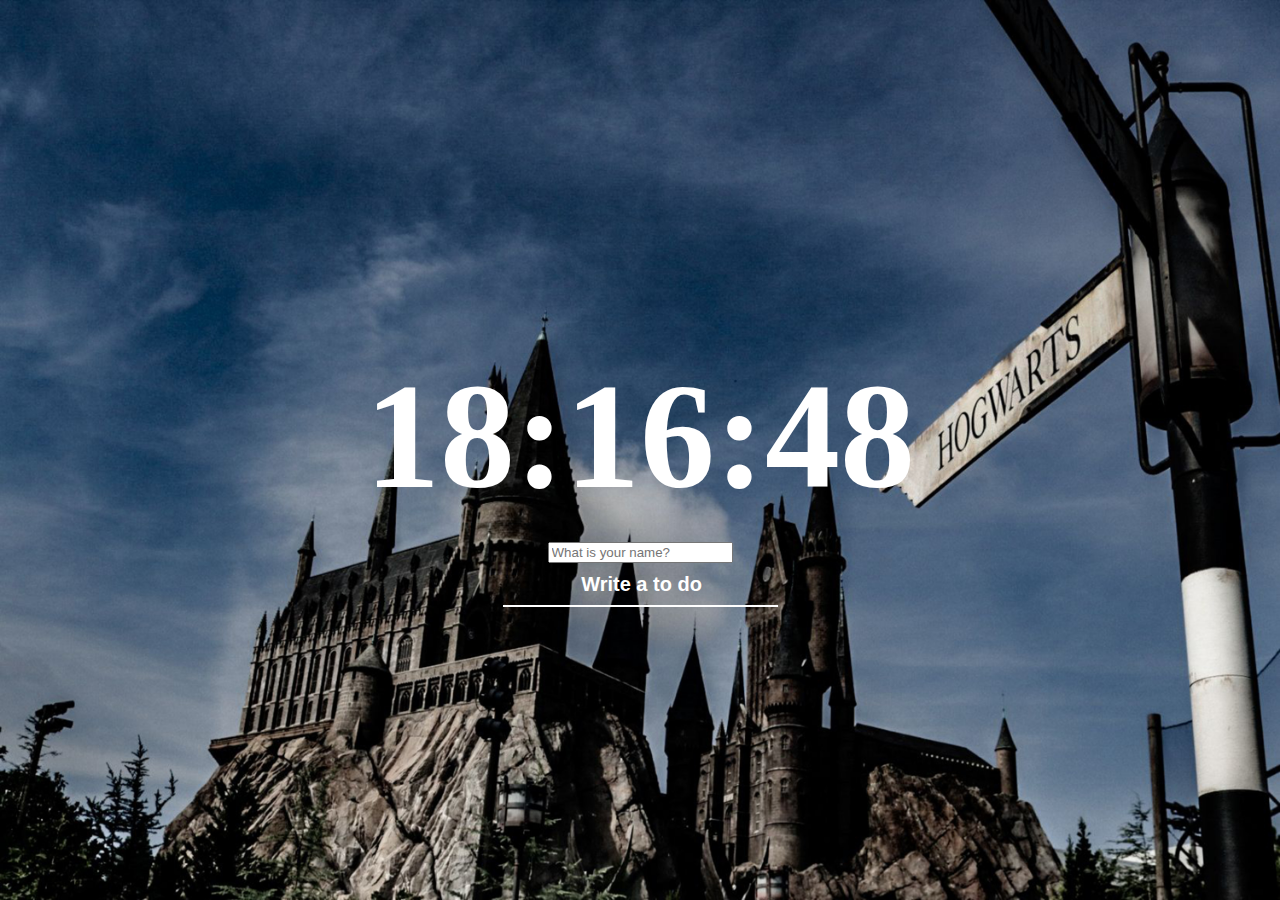
==== public/index.html @ 4ee382a1 "root dir name change Base->public" ====
<!DOCTYPE html>
<html lang="en">
<head>
    <meta charset="UTF-8">
    <title>clock_page</title>
    <link rel="stylesheet" href="index.css">
</head>
<body>
    
    
    <main id="momentom-main">
        <div class="js-clock">
            <h1></h1>
        </div>
        
        <form class="js-form form">
            <input type="text" placeholder="What is your name?">
        </form>
        
        <h4 class="js-greetings greetings"></h4>
        
        <form class="js-toDoForm">
            <input type="text" placeholder="Write a to do">
        </form>
        
        <ul class="js-toDoList">
        
        </ul>

        <span class="js-weather"></span>
    </main>
    
  
       

    <script src="clock.js"></script>
    <script src="greeting.js"></script>
    <script src="todo.js"></script>
    <script src="bg.js"></script>
    <script src="weather.js"></script>
</body>
</html>
---- public/index.css ----
html,body{
    padding : 0px;
    margin : 0px;
}
body {
  background-color:#2d3436;
  width : 100%;
  height: 100%;
}
span{
    color : white;

}
.btn {
  cursor: pointer;
}
h1 {
  color: white;
  transition: color 0.5s ease-in-out;
}
.clicked {
  color: #7f8c8d;
}

.form,
.greetings {
  display: none;
  color : white;
}

.showing {
  display: block;
  color : white;
}

.js-toDoList{
    padding-left: 0px;
    text-align : left;
    font-size : 20px;
    font-weight: bold;
}
.liShowing{
    list-style: none;
    color : white;
    padding-left:0px;
    padding-right : 40px;
    margin-bottom : 5px;
}
.liShowing button{
    background-color: transparent !important;
    background-image: none !important;
    border-color: transparent;
    border: none;
    color: #FFFFFF;
}

@keyframes fadeIn{
    from{
        opacity: 0;
    }
    to{
        opacity: 1;
    }
}
.bgImage{
    position : absolute;
    width : 100%;
    height : 100%;
    top : 0;
    left : 0;
    z-index : -1;
    animation : fadeIn 1s linear;
}

#momentom-main{
    display : flex;
    flex-direction: column;
    align-items: center;
    margin-top : 350px;
    text-align: center;
}

.js-clock h1{
    font-size : 150px;
    margin-bottom : 20px;
    margin-top: 0px;
}

.js-greetings{
    font-size : 30px;
    margin-top : 0px;
}

.js-toDoForm input{
  border : none;
  border-bottom: 2px solid white;
  background : transparent;
  color : white;
  height: 40px;
  font-weight: bold;
  font-size : 20px;
  padding-left : 5px;
  text-align : center;
}
.js-toDoForm input::placeholder{
  color :white;
}
.js-weather{
  position: relative;
  text-align : center;
}
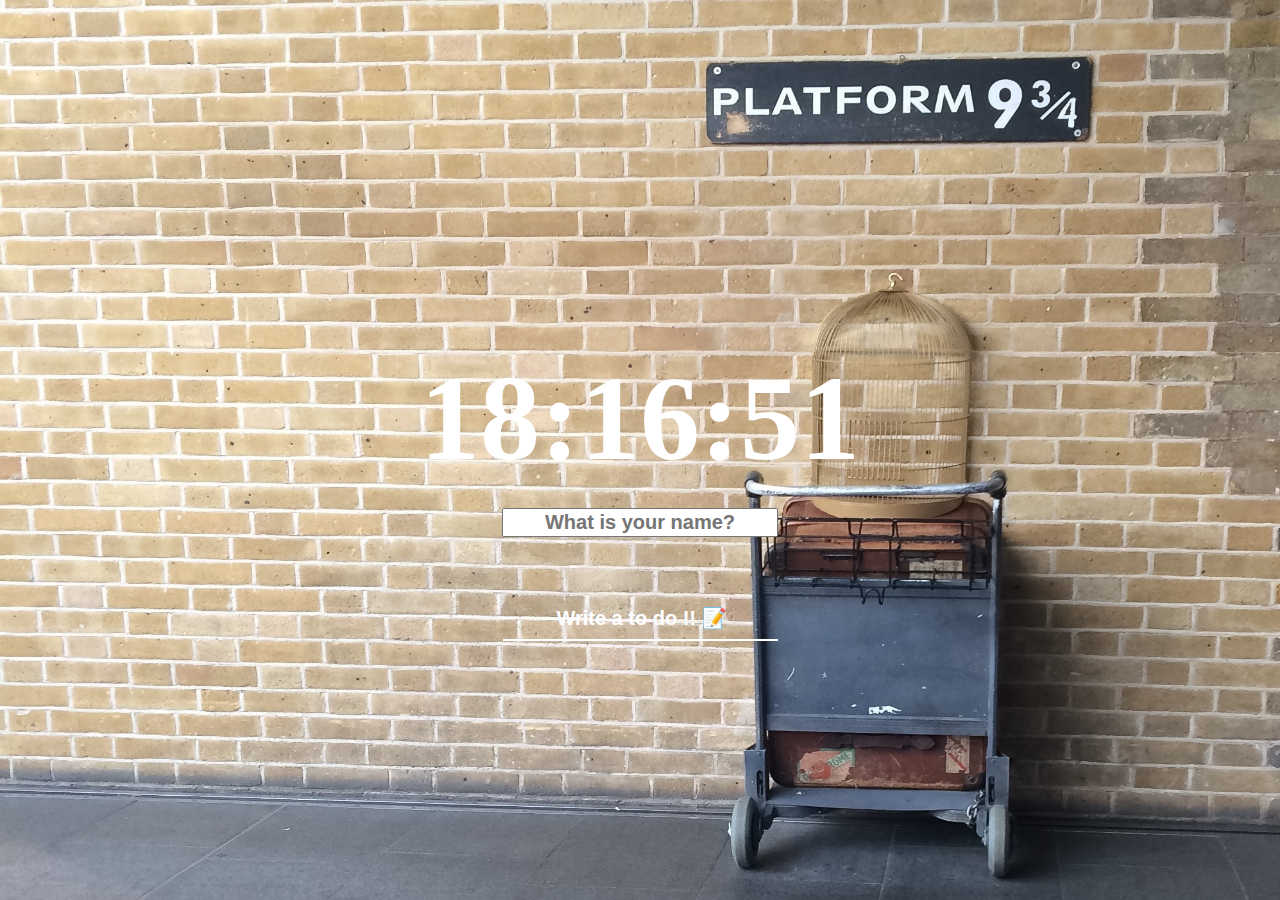
==== commit 52458334: "complete clone momentom" ====
--- a/public/index.html
+++ b/public/index.html
@@ -6,7 +6,6 @@
     <link rel="stylesheet" href="index.css">
 </head>
 <body>
-    
     
     <main id="momentom-main">
         <div class="js-clock">
@@ -20,19 +19,18 @@
         <h4 class="js-greetings greetings"></h4>
         
         <form class="js-toDoForm">
-            <input type="text" placeholder="Write a to do">
+            <input type="text" placeholder="Write a to do !! 📝">
         </form>
         
         <ul class="js-toDoList">
         
-        </ul>
+        </ul>        
+    </main>
 
+    <section class="bottom-weather">
         <span class="js-weather"></span>
-    </main>
+    </section>
     
-  
-       
-
     <script src="clock.js"></script>
     <script src="greeting.js"></script>
     <script src="todo.js"></script>
--- a/public/index.css
+++ b/public/index.css
@@ -1,3 +1,4 @@
+/* Basic elements CSS */
 html,body{
     padding : 0px;
     margin : 0px;
@@ -18,26 +19,87 @@
   color: white;
   transition: color 0.5s ease-in-out;
 }
+
+/* momentom-main CSS */
+#momentom-main{
+    display : flex;
+    flex-direction: column;
+    align-items: center;
+    margin-top : 350px;
+    text-align: center;
+}
+
+/* js-clock CSS */
+.js-clock h1{
+    font-size : 120px;
+    margin-bottom : 20px;
+    margin-top: 0px;
+}
 .clicked {
   color: #7f8c8d;
 }
 
+/* js-greeting CSS */
+.js-form input{
+  text-align : center;
+  margin-bottom : 60px;
+  font-weight: bold;
+  font-size : 20px;
+  
+}
+.js-greetings{
+    font-size : 30px;
+    margin-top : 0px;
+    animation : fadeIn 1s linear
+}
 .form,
 .greetings {
   display: none;
   color : white;
 }
-
 .showing {
   display: block;
   color : white;
 }
 
+/* js-todo-list CSS */
+.js-toDoForm input{
+  border : none;
+  border-bottom: 2px solid white;
+  background : transparent;
+  color : white;
+  height: 40px;
+  font-weight: bold;
+  font-size : 20px;
+  padding-left : 5px;
+  text-align : center;
+  animation : fadeIn 1s linear
+}
+.js-toDoForm input::placeholder{
+  color :white;
+  border : none;
+}
 .js-toDoList{
+    height : 200px;
     padding-left: 0px;
     text-align : left;
     font-size : 20px;
     font-weight: bold;
+    overflow:auto;
+}
+.js-toDoList::-webkit-scrollbar {
+    width: 10px;
+}
+.js-toDoList::-webkit-scrollbar-thumb {
+    background-color: #2f3542;
+    border-radius: 10px;
+    background-clip: padding-box;
+    border: 2px solid transparent;
+}
+.js-toDoList::-webkit-scrollbar-track {
+    background-color: grey;
+    border-radius: 10px;
+    box-shadow: inset 0px 0px 5px white;
 }
 .liShowing{
     list-style: none;
@@ -54,6 +116,7 @@
     color: #FFFFFF;
 }
 
+/* js-background CSS */
 @keyframes fadeIn{
     from{
         opacity: 0;
@@ -72,40 +135,14 @@
     animation : fadeIn 1s linear;
 }
 
-#momentom-main{
-    display : flex;
-    flex-direction: column;
-    align-items: center;
-    margin-top : 350px;
-    text-align: center;
+/* js-weather CSS */
+.bottom-weather{
+  font-weight: bold;
+  font-size : 20px;
+  float: right;
+  position: relative;
+  margin-right : 20px;
+  animation : fadeIn 1s linear
+  /* text-align : right; */
 }
 
-.js-clock h1{
-    font-size : 150px;
-    margin-bottom : 20px;
-    margin-top: 0px;
-}
-
-.js-greetings{
-    font-size : 30px;
-    margin-top : 0px;
-}
-
-.js-toDoForm input{
-  border : none;
-  border-bottom: 2px solid white;
-  background : transparent;
-  color : white;
-  height: 40px;
-  font-weight: bold;
-  font-size : 20px;
-  padding-left : 5px;
-  text-align : center;
-}
-.js-toDoForm input::placeholder{
-  color :white;
-}
-.js-weather{
-  position: relative;
-  text-align : center;
-}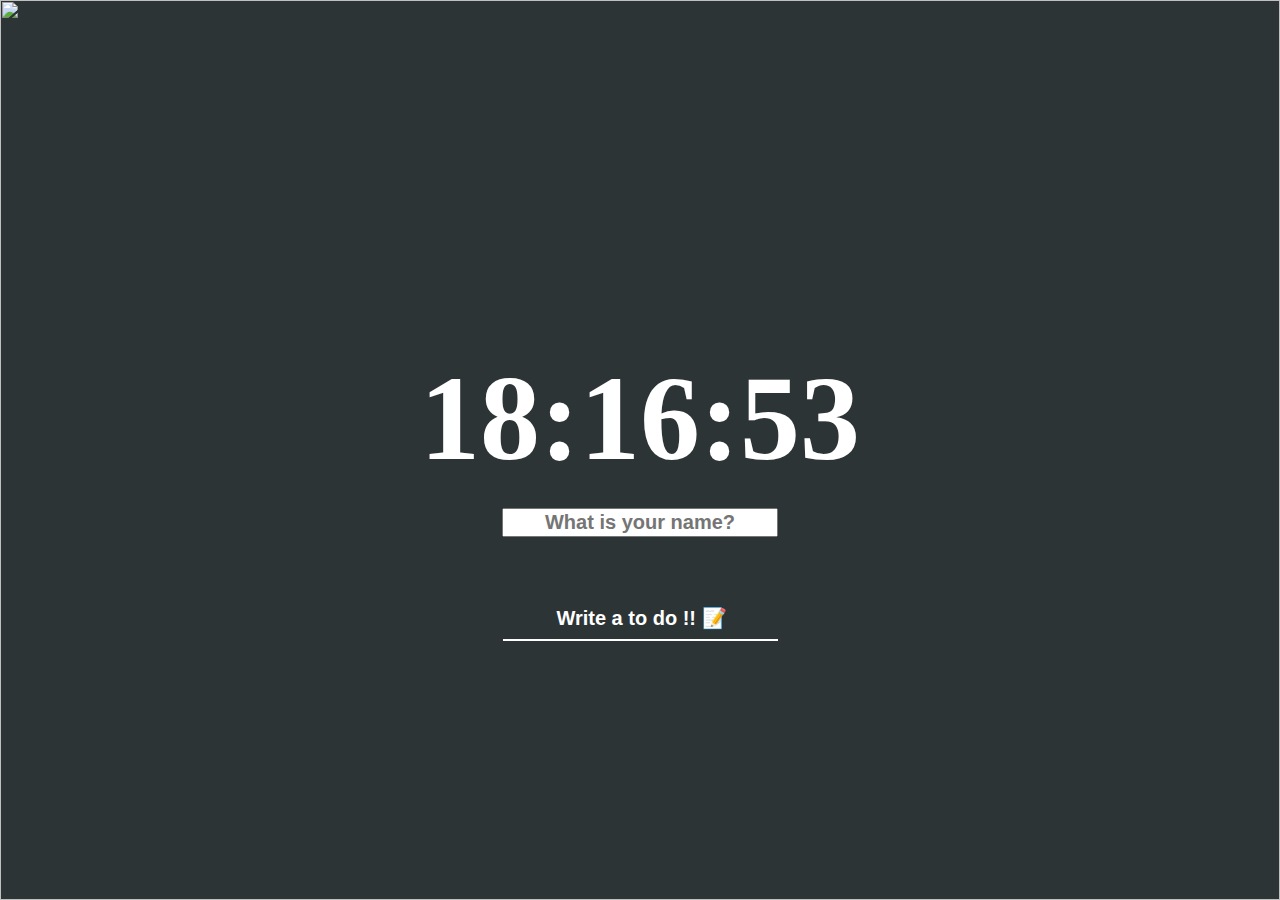
==== commit 02f5b203: "modifiy page title" ====
--- a/public/index.html
+++ b/public/index.html
@@ -2,7 +2,7 @@
 <html lang="en">
 <head>
     <meta charset="UTF-8">
-    <title>clock_page</title>
+    <title>Something</title>
     <link rel="stylesheet" href="index.css">
 </head>
 <body>
